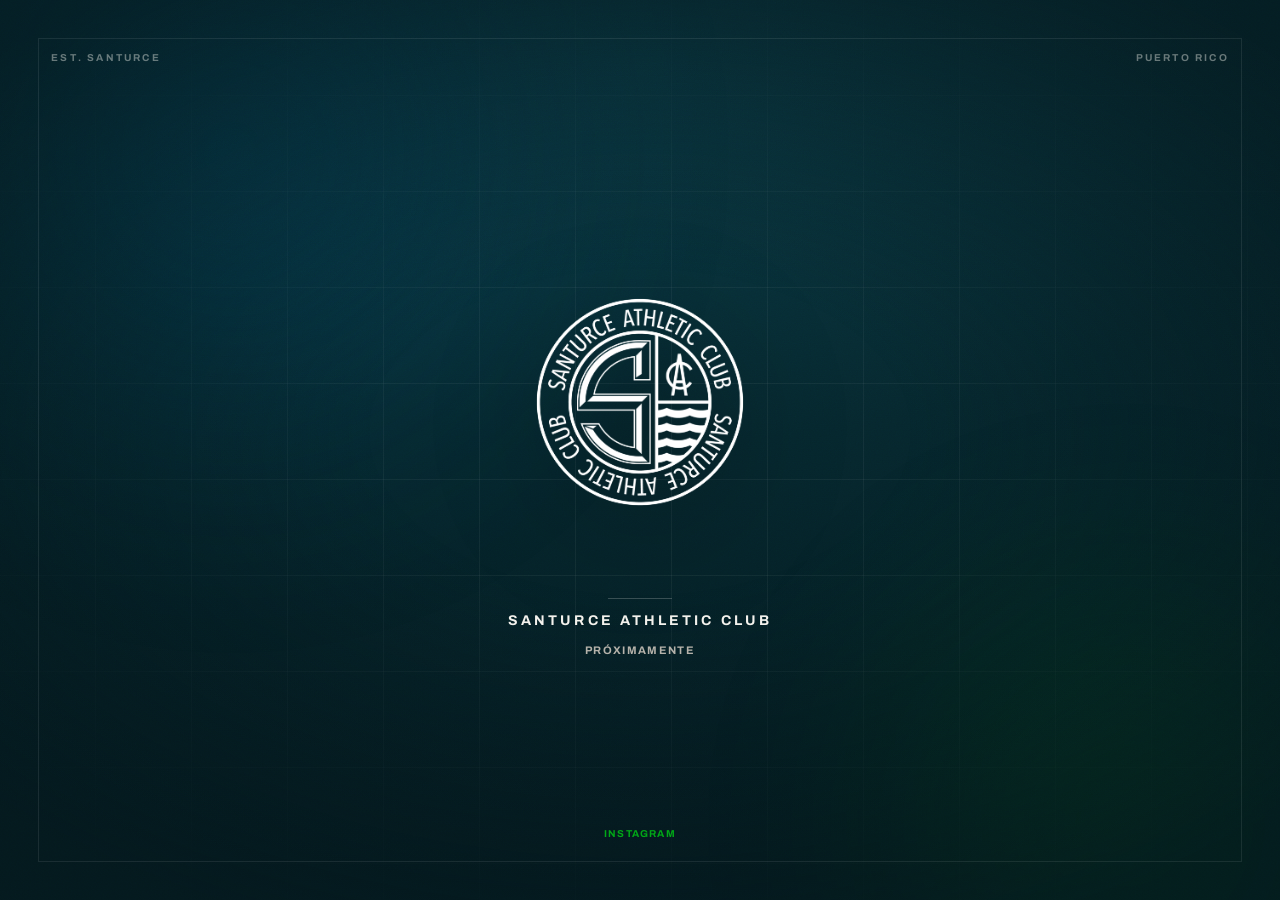
==== index.html @ b6dfcfbd "Update footer styles and pointer event handling" ====
<!DOCTYPE html>
<html lang="es">
<head>
<meta charset="utf-8">
<meta name="viewport" content="width=device-width,initial-scale=1,viewport-fit=cover">
<title>Santurce Athletic Club</title>
<meta name="description" content="Santurce Athletic Club — Próximamente. San Juan, Puerto Rico.">
<meta name="theme-color" content="#06272e">
<link rel="icon" href="crest-white.png">
<link rel="apple-touch-icon" href="crest-white.png">
<link rel="stylesheet" href="styles.css">
<style>
*{box-sizing:border-box}
html,body{height:100%;margin:0}
body{background:var(--sac-navy);color:var(--text-inverse);font:var(--type-body);-webkit-font-smoothing:antialiased;overflow:hidden}
a{color:var(--text-inverse);text-decoration:none}
a:hover{color:var(--sac-green)}
.stage{position:relative;height:100vh;height:100dvh;width:100%;display:grid;place-items:center;isolation:isolate;overflow:hidden}
/* Layer 1 — base field: deep navy graduating into brand teal */
.stage::before{content:"";position:absolute;inset:0;z-index:-4;background:radial-gradient(120% 90% at 50% 8%,#0b3a45 0%,#06272e 46%,#04191e 100%)}
/* Layer 2 — two slow drifting brand-hue auroras */
.glow{position:absolute;z-index:-3;border-radius:50%;filter:blur(110px);opacity:.4;will-change:transform}
.gw{position:absolute;inset:0;z-index:-3;pointer-events:none;transition:transform 1.2s var(--ease-standard);will-change:transform}
.gw.live{transition:none}
.gw.a{transform:translate3d(var(--ax,0px),var(--ay,0px),0)}
.gw.b{transform:translate3d(var(--bx,0px),var(--by,0px),0)}
.glow.a{width:60vw;height:60vw;left:-12vw;top:-18vw;background:radial-gradient(circle,var(--sac-blue) 0%,rgba(0,86,125,0) 68%);animation:driftA 26s ease-in-out infinite alternate}
.glow.b{width:52vw;height:52vw;right:-14vw;bottom:-20vw;background:radial-gradient(circle,var(--sac-green) 0%,rgba(0,168,23,0) 66%);opacity:.24;animation:driftB 31s ease-in-out infinite alternate}
@keyframes driftA{0%{transform:translate3d(0,0,0) scale(1)}50%{transform:translate3d(7vw,2vh,0) scale(1.08)}100%{transform:translate3d(3vw,7vh,0) scale(1.02)}}
@keyframes driftB{0%{transform:translate3d(0,0,0) scale(1)}50%{transform:translate3d(-6vw,-3vh,0) scale(1.07)}100%{transform:translate3d(-2vw,-8vh,0) scale(1.01)}}
/* Layer 3 — fine engineering grid, the editorial rule system made ambient */
.grid{position:absolute;inset:-1px;z-index:-2;background-image:linear-gradient(to right,rgba(244,242,237,.055) 1px,transparent 1px),linear-gradient(to bottom,rgba(244,242,237,.055) 1px,transparent 1px);background-size:96px 96px;mask-image:radial-gradient(80% 70% at 50% 50%,#000 20%,transparent 88%);animation:gridDrift 90s linear infinite}
@keyframes gridDrift{to{background-position:96px 96px}}
/* Layer 4 — vignette + grain to keep the field matte, not glossy */
.veil{position:absolute;inset:0;z-index:-1;background:radial-gradient(70% 60% at 50% 48%,transparent 30%,rgba(4,25,30,.72) 100%);animation:veilBreathe 19s var(--ease-standard) infinite alternate}
@keyframes veilBreathe{to{opacity:.86}}
.grain{position:absolute;inset:0;z-index:-1;opacity:.16;mix-blend-mode:overlay;background-image:url("data:image/svg+xml,%3Csvg xmlns='http://www.w3.org/2000/svg' width='140' height='140'%3E%3Cfilter id='n'%3E%3CfeTurbulence type='fractalNoise' baseFrequency='.85' numOctaves='3'/%3E%3C/filter%3E%3Crect width='140' height='140' filter='url(%23n)'/%3E%3C/svg%3E")}
/* Content */
.center{display:grid;justify-items:center;gap:clamp(28px,4vh,44px);text-align:center;padding:0 24px;perspective:900px}
@keyframes rise{from{opacity:0;transform:translateY(14px)}}
.crest-wrap{transform:translate3d(var(--tx,0px),var(--ty,0px),0) rotateX(calc(var(--ry,0deg) * -1)) rotateY(var(--rx,0deg));transform-style:preserve-3d;transition:transform .5s var(--ease-standard);will-change:transform}
.crest-wrap.live{transition:none}
.crest{width:clamp(200px,26vw,320px);height:auto;display:block;filter:drop-shadow(0 24px 60px rgba(0,0,0,.45));animation:rise 1.2s cubic-bezier(.16,1,.3,1) both,breathe 15s var(--ease-standard) 1.4s infinite}
@keyframes breathe{0%,100%{transform:translateY(0) scale(1)}50%{transform:translateY(-4px) scale(1.008)}}
.meta{display:grid;justify-items:center;gap:14px}
.rule{width:64px;height:1px;background:var(--line-inverse);animation:ruleIn 1.1s cubic-bezier(.16,1,.3,1) .5s both,ruleGlow 13s var(--ease-standard) 2s infinite}
@keyframes ruleGlow{0%,100%{opacity:1}50%{opacity:.45}}
@keyframes ruleIn{from{width:0;opacity:0}to{width:64px;opacity:1}}
.wordmark{font:var(--weight-bold) clamp(13px,1.1vw,15px)/1.2 var(--font-display);letter-spacing:var(--track-widest);text-transform:uppercase;color:var(--text-inverse);animation:rise 1.1s cubic-bezier(.16,1,.3,1) .68s both}
.tagline{font:var(--type-eyebrow);font-size:11px;letter-spacing:var(--track-wider);text-transform:uppercase;color:var(--text-inverse-muted);animation:rise 1.1s cubic-bezier(.16,1,.3,1) .84s both,fadePulse 8s var(--ease-standard) 2.2s infinite}
@keyframes fadePulse{0%,100%{opacity:1}50%{opacity:.62}}
/* Corner marks — fixed frame, per the brand's rule-and-margin layout */
.frame{position:absolute;inset:clamp(20px,3vw,40px);pointer-events:none;border:1px solid rgba(244,242,237,.09);animation:softIn 1.6s var(--ease-out) .1s both}
@keyframes softIn{from{opacity:0}to{opacity:1}}
.corner{position:absolute;top:calc(clamp(20px,3vw,40px) + 14px);font:var(--type-eyebrow);letter-spacing:var(--track-widest);text-transform:uppercase;color:rgba(244,242,237,.42);animation:rise 1.2s cubic-bezier(.16,1,.3,1) 1s both}.corner.l
{left:clamp(36px,4vw,58px)}
.corner.r{right:clamp(36px,4vw,58px)}
.foot{position:absolute;bottom:max(clamp(30px,3.4vw,48px),env(safe-area-inset-bottom));left:0;right:0;display:flex;justify-content:center;gap:clamp(20px,3vw,40px);font:var(--type-eyebrow);letter-spacing:var(--track-wider);text-transform:uppercase;color:var(--sac-green);animation:rise 1.2s cubic-bezier(.16,1,.3,1) 1.15s both}
.foot a{color:inherit;transition:color .2s ease;display:inline-flex;align-items:center;min-height:44px;padding:0 20px;margin:0 -20px}
.foot a:hover{color:var(--text-inverse)}
@media (prefers-reduced-motion:reduce){.glow,.center,.crest,.rule,.wordmark,.tagline,.frame,.corner,.foot,.grid,.veil{animation:none}.rule{width:64px}.crest-wrap{transform:none!important}}
@media (max-width:768px){
.stage::before{background:radial-gradient(140% 80% at 50% 6%,#0b3a45 0%,#06272e 48%,#04191e 100%)}
.glow{filter:blur(64px)}
.glow.a{width:110vw;height:110vw;left:-30vw;top:-34vw}
.glow.b{width:100vw;height:100vw;right:-32vw;bottom:-30vw}
@keyframes driftA{0%{transform:translate3d(0,0,0) scale(1)}50%{transform:translate3d(7vw,3vh,0) scale(1.06)}100%{transform:translate3d(3vw,7vh,0) scale(1.02)}}
@keyframes driftB{0%{transform:translate3d(0,0,0) scale(1)}50%{transform:translate3d(-6vw,-3vh,0) scale(1.05)}100%{transform:translate3d(-2vw,-7vh,0) scale(1.01)}}
.grid{background-size:56px 56px;mask-image:radial-gradient(90% 60% at 50% 48%,#000 15%,transparent 92%)}
@keyframes gridDrift{to{background-position:56px 56px}}
.veil{background:radial-gradient(85% 55% at 50% 46%,transparent 26%,rgba(4,25,30,.74) 100%)}
.frame{inset:16px}
.crest{width:min(62vw,300px)}
.crest-wrap{transition:transform .7s var(--ease-standard)}
.center{gap:clamp(22px,3.4vh,34px);padding:0 20px}
.corner{top:30px;font-size:9px;letter-spacing:.14em}
.corner.l{left:30px}
.corner.r{right:30px}
.wordmark{font-size:12px;letter-spacing:.2em;max-width:20ch;line-height:1.45}
.tagline{font-size:10px}
}
@media (max-width:768px) and (orientation:landscape){.crest{width:min(30vw,190px)}.center{gap:16px}.corner{display:none}}
</style>
</head>
<body>
<main class="stage">
<div class="gw a"><div class="glow a"></div></div>
<div class="gw b"><div class="glow b"></div></div>
<div class="grid"></div>
<div class="veil"></div>
<div class="grain"></div>
<div class="frame"></div>
<span class="corner l">Est. Santurce</span>
<span class="corner r">Puerto Rico</span>
<div class="center">
<div class="crest-wrap"><img class="crest" src="crest-white.png" alt="Santurce Athletic Club"></div>
<div class="meta">
<span class="rule"></span>
<span class="wordmark">Santurce Athletic Club</span>
<span class="tagline">Próximamente</span>
</div>
</div>
<nav class="foot">
<a href="https://www.instagram.com/santurceac" target="_blank" rel="noopener">Instagram</a>
</nav>
</main>
<script>
(()=>{
const wrap=document.querySelector('.crest-wrap');
if(!wrap||matchMedia('(prefers-reduced-motion:reduce)').matches)return;
const MAX_SHIFT=10,MAX_TILT=3.5;
let tx=0,ty=0,cx=0,cy=0,raf=0;
const tick=()=>{cx+=(tx-cx)*.05;cy+=(ty-cy)*.05;
wrap.style.setProperty('--tx',(cx*MAX_SHIFT).toFixed(2)+'px');
wrap.style.setProperty('--ty',(cy*MAX_SHIFT).toFixed(2)+'px');
wrap.style.setProperty('--rx',(cx*MAX_TILT).toFixed(2)+'deg');
wrap.style.setProperty('--ry',(cy*MAX_TILT).toFixed(2)+'deg');
raf=(Math.abs(tx-cx)>.0005||Math.abs(ty-cy)>.0005)?requestAnimationFrame(tick):0};
const set=(x,y)=>{tx=Math.max(-1,Math.min(1,x));ty=Math.max(-1,Math.min(1,y));wrap.classList.add('live');if(!raf)raf=requestAnimationFrame(tick)};
const rest=()=>{wrap.classList.remove('live');tx=ty=0;if(!raf)raf=requestAnimationFrame(tick)};
const pos=e=>set(e.clientX/innerWidth*2-1,e.clientY/innerHeight*2-1);
if(matchMedia('(hover:hover)').matches){
addEventListener('pointermove',pos,{passive:true});
addEventListener('pointerleave',rest);
}else{
let held=false;
addEventListener('pointerdown',e=>{held=true;pos(e)},{passive:true});
addEventListener('pointermove',e=>{if(held)pos(e)},{passive:true});
addEventListener('pointerup',()=>{held=false;rest()},{passive:true});
addEventListener('pointercancel',()=>{held=false;rest()},{passive:true});
}
})();
</script>
</body>
</html>
---- styles.css ----
/* tokens/fonts.css */
/* SANTURCE ATHLETIC CLUB — WEBFONTS
   The club's production typeface has not been supplied yet. Until the real
   font binaries arrive, the system loads Archivo (Google Fonts) as a
   stand-in for the tight bold grotesque used on the official palette sheet
   and crest lettering. See readme.md > Typography for the substitution note.
   When real files land: drop them in assets/fonts/ and replace the @import
   below with @font-face rules pointing at them. */
@import url("https://fonts.googleapis.com/css2?family=Archivo:ital,wght@0,400;0,500;0,600;0,700;0,800;1,400&display=swap");

/* tokens/colors.css */
:root{
  /* Brand palette — exact values from SAC_Colors.png (Pantone-matched) */
  --sac-blue:#00567d;        /* Pantone 308 C */
  --sac-green:#00a817;       /* Pantone 2423 C */
  --sac-teal:#003841;        /* Pantone 2217 C */
  --sac-navy:#06272e;        /* Pantone 5463 C */

  /* Neutrals — derived, paper-and-ink range for editorial layouts */
  --sac-paper:#f4f2ed;
  --sac-paper-2:#e9e6df;
  --sac-white:#ffffff;
  --sac-grey-100:#d8d5cd;
  --sac-grey-200:#b5b2aa;
  --sac-grey-400:#7d7c76;
  --sac-grey-600:#4a4a47;
  --sac-black:#0b0b0a;

  /* Tints of brand hues, for washes and hovers only */
  --sac-blue-tint:#e3edf2;
  --sac-green-tint:#e3f4e5;
  --sac-navy-tint:#dfe4e5;
  --sac-blue-deep:#00405e;
  --sac-green-deep:#008412;

  /* Semantic surfaces */
  --surface-page:var(--sac-paper);
  --surface-card:var(--sac-white);
  --surface-inverse:var(--sac-navy);
  --surface-brand:var(--sac-blue);
  --surface-accent:var(--sac-green);
  --surface-muted:var(--sac-paper-2);

  /* Semantic text */
  --text-body:var(--sac-navy);
  --text-strong:var(--sac-black);
  --text-muted:var(--sac-grey-400);
  --text-inverse:var(--sac-paper);
  --text-inverse-muted:var(--sac-grey-200);
  --text-brand:var(--sac-blue);
  --text-accent:var(--sac-green-deep);
  --text-link:var(--sac-navy);
  --text-link-hover:var(--sac-blue);

  /* Semantic lines */
  --line-hairline:rgba(6,39,46,.14);
  --line-rule:rgba(6,39,46,.28);
  --line-strong:var(--sac-navy);
  --line-inverse:rgba(244,242,237,.22);

  /* Status — the palette has no dedicated status hues; green doubles as
     success and the deep teal carries warnings. Errors use a red mixed to
     sit beside the brand blue without clashing. */
  --status-success:var(--sac-green-deep);
  --status-warning:#8a5a00;
  --status-error:#9b1f1f;
  --status-info:var(--sac-blue);
}

/* tokens/typography.css */
:root{
  /* Families. --font-core is the workhorse grotesque (currently substituted). */
  --font-core:"Archivo","Helvetica Neue",Helvetica,Arial,sans-serif;
  --font-display:var(--font-core);
  --font-mono:ui-monospace,SFMono-Regular,Menlo,Consolas,monospace;

  /* Weights */
  --weight-regular:400;
  --weight-medium:500;
  --weight-semibold:600;
  --weight-bold:700;
  --weight-black:800;

  /* Sizes — editorial scale, ~1.28 ratio above body */
  --size-2xs:10px;
  --size-xs:11px;
  --size-sm:13px;
  --size-base:15px;
  --size-md:17px;
  --size-lg:21px;
  --size-xl:27px;
  --size-2xl:36px;
  --size-3xl:48px;
  --size-4xl:64px;
  --size-5xl:88px;
  --size-6xl:124px;

  /* Line heights */
  --leading-tight:0.94;
  --leading-snug:1.08;
  --leading-heading:1.16;
  --leading-body:1.55;
  --leading-loose:1.7;

  /* Tracking — display sets tighten, small caps labels open up */
  --track-tighter:-0.03em;
  --track-tight:-0.015em;
  --track-normal:0; /* @kind other */
  --track-wide:0.06em;
  --track-wider:0.12em;
  --track-widest:0.22em;

  /* Semantic roles */
  --type-display:var(--weight-black) var(--size-5xl)/var(--leading-tight) var(--font-display);
  --type-h1:var(--weight-bold) var(--size-3xl)/var(--leading-snug) var(--font-display);
  --type-h2:var(--weight-bold) var(--size-2xl)/var(--leading-heading) var(--font-display);
  --type-h3:var(--weight-semibold) var(--size-lg)/var(--leading-heading) var(--font-core);
  --type-body:var(--weight-regular) var(--size-base)/var(--leading-body) var(--font-core);
  --type-body-lg:var(--weight-regular) var(--size-md)/var(--leading-body) var(--font-core);
  --type-small:var(--weight-regular) var(--size-sm)/var(--leading-body) var(--font-core);
  --type-label:var(--weight-bold) var(--size-xs)/1.2 var(--font-core);
  --type-eyebrow:var(--weight-bold) var(--size-2xs)/1.2 var(--font-core);
}

/* tokens/spacing.css */
:root{
  /* 4px base step */
  --space-0:0;
  --space-1:4px;
  --space-2:8px;
  --space-3:12px;
  --space-4:16px;
  --space-5:20px;
  --space-6:24px;
  --space-8:32px;
  --space-10:40px;
  --space-12:48px;
  --space-16:64px;
  --space-20:80px;
  --space-24:96px;
  --space-32:128px;
  --space-40:160px;

  /* Layout */
  --page-max:1440px;
  --page-gutter:24px;
  --page-gutter-lg:48px;
  --grid-columns:12; /* @kind other */
  --grid-gap:20px;
  --section-y:96px;
  --section-y-lg:160px;
  --header-height:64px;
  --marquee-height:32px;
}

/* tokens/borders.css */
:root{
  /* Square by default — the brand is stamped and squared, not soft */
  --radius-none:0;
  --radius-xs:2px;
  --radius-sm:3px;
  --radius-pill:999px;
  --radius-crest:50%;

  --border-hairline:1px solid var(--line-hairline);
  --border-rule:1px solid var(--line-rule);
  --border-strong:1px solid var(--line-strong);
  --border-heavy:2px solid var(--line-strong);
  --border-inverse:1px solid var(--line-inverse);

  /* Shadows are near-absent. Only overlays get one. */
  --shadow-none:none;
  --shadow-overlay:0 24px 64px -16px rgba(6,39,46,.34);
  --shadow-sticky:0 1px 0 0 var(--line-hairline);
  --focus-ring:0 0 0 2px var(--sac-paper),0 0 0 4px var(--sac-blue);
}

/* tokens/motion.css */
:root{
  --duration-instant:80ms; /* @kind other */
  --duration-fast:140ms; /* @kind other */
  --duration-base:220ms; /* @kind other */
  --duration-slow:400ms; /* @kind other */
  --duration-marquee:28s; /* @kind other */
  --ease-standard:cubic-bezier(.2,0,.2,1); /* @kind other */
  --ease-out:cubic-bezier(0,0,.2,1); /* @kind other */
  --ease-linear:linear; /* @kind other */
  --transition-hover:color var(--duration-fast) var(--ease-standard),background-color var(--duration-fast) var(--ease-standard),border-color var(--duration-fast) var(--ease-standard),opacity var(--duration-fast) var(--ease-standard);
}

/* tokens/base.css */
*,*::before,*::after{box-sizing:border-box}
body{margin:0;background:var(--surface-page);color:var(--text-body);font:var(--type-body);-webkit-font-smoothing:antialiased;text-rendering:optimizeLegibility}
h1,h2,h3,h4,p{margin:0}
a{color:var(--text-link);text-decoration:none;transition:var(--transition-hover)}
a:hover{color:var(--text-link-hover)}
img{display:block;max-width:100%}
button{font:inherit;color:inherit}
::selection{background:var(--sac-green);color:var(--sac-navy)}
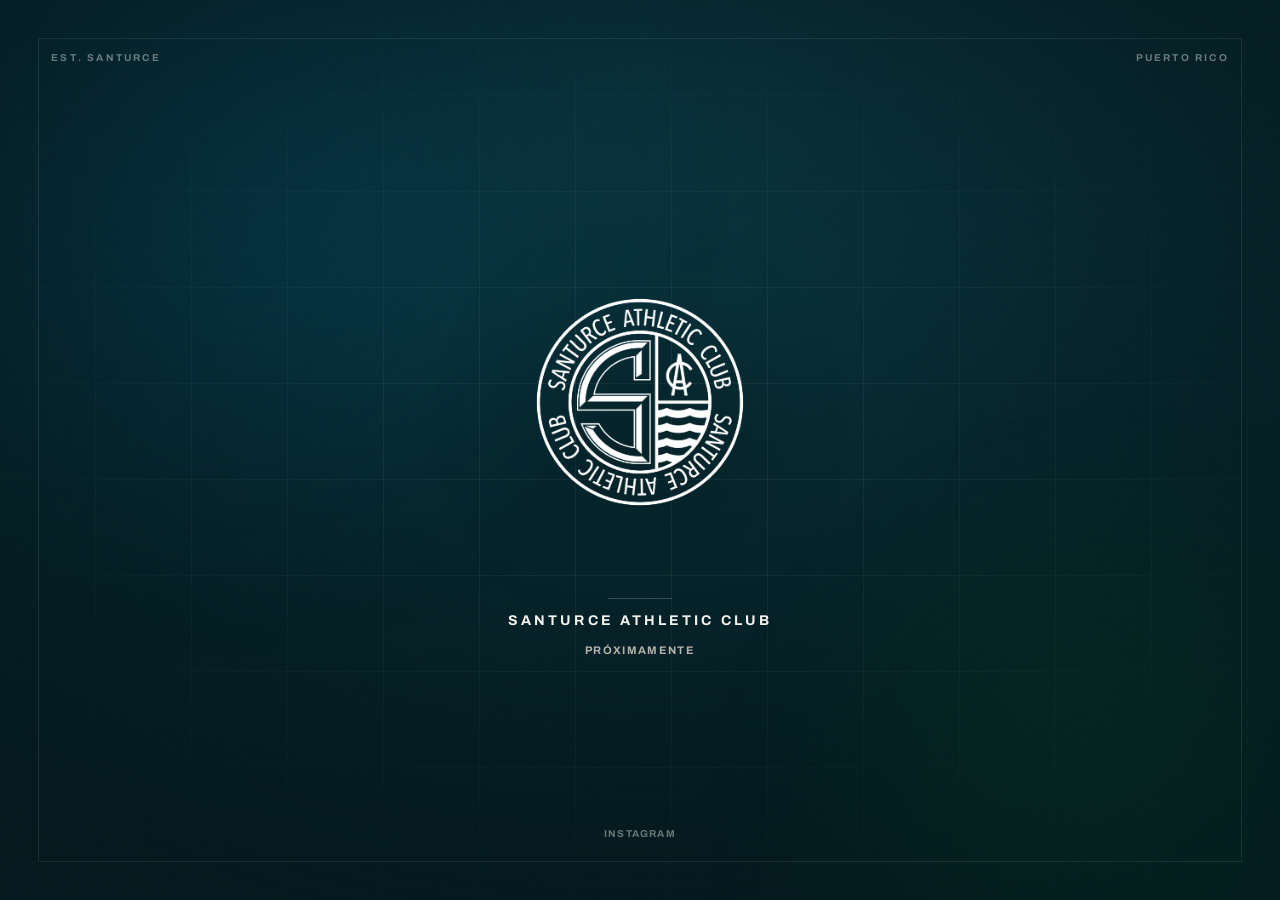
==== commit c6f6cd64: "Change footer text color and hover effect" ====
--- a/index.html
+++ b/index.html
@@ -55,9 +55,9 @@
 .corner{position:absolute;top:calc(clamp(20px,3vw,40px) + 14px);font:var(--type-eyebrow);letter-spacing:var(--track-widest);text-transform:uppercase;color:rgba(244,242,237,.42);animation:rise 1.2s cubic-bezier(.16,1,.3,1) 1s both}.corner.l
 {left:clamp(36px,4vw,58px)}
 .corner.r{right:clamp(36px,4vw,58px)}
-.foot{position:absolute;bottom:max(clamp(30px,3.4vw,48px),env(safe-area-inset-bottom));left:0;right:0;display:flex;justify-content:center;gap:clamp(20px,3vw,40px);font:var(--type-eyebrow);letter-spacing:var(--track-wider);text-transform:uppercase;color:var(--sac-green);animation:rise 1.2s cubic-bezier(.16,1,.3,1) 1.15s both}
+.foot{position:absolute;bottom:max(clamp(30px,3.4vw,48px),env(safe-area-inset-bottom));left:0;right:0;display:flex;justify-content:center;gap:clamp(20px,3vw,40px);font:var(--type-eyebrow);letter-spacing:var(--track-wider);text-transform:uppercase;color:rgba(244,242,237,.42);animation:rise 1.2s cubic-bezier(.16,1,.3,1) 1.15s both}
 .foot a{color:inherit;transition:color .2s ease;display:inline-flex;align-items:center;min-height:44px;padding:0 20px;margin:0 -20px}
-.foot a:hover{color:var(--text-inverse)}
+.foot a:hover{color:var(--sac-green)}
 @media (prefers-reduced-motion:reduce){.glow,.center,.crest,.rule,.wordmark,.tagline,.frame,.corner,.foot,.grid,.veil{animation:none}.rule{width:64px}.crest-wrap{transform:none!important}}
 @media (max-width:768px){
 .stage::before{background:radial-gradient(140% 80% at 50% 6%,#0b3a45 0%,#06272e 48%,#04191e 100%)}
@@ -130,6 +130,27 @@
 addEventListener('pointercancel',()=>{held=false;rest()},{passive:true});
 }
 })();
+(()=>{
+const A=document.querySelector('.gw.a'),B=document.querySelector('.gw.b');
+if(!A||!B||matchMedia('(prefers-reduced-motion:reduce)').matches)return;
+if(matchMedia('(hover:hover)').matches)return;
+const PULL_A=130,PULL_B=92;
+let tx=0,ty=0,cx=0,cy=0,raf=0;
+const tick=()=>{cx+=(tx-cx)*.03;cy+=(ty-cy)*.03;
+A.style.setProperty('--ax',(cx*PULL_A).toFixed(1)+'px');
+A.style.setProperty('--ay',(cy*PULL_A).toFixed(1)+'px');
+B.style.setProperty('--bx',(cx*-PULL_B).toFixed(1)+'px');
+B.style.setProperty('--by',(cy*-PULL_B).toFixed(1)+'px');
+raf=(Math.abs(tx-cx)>.0004||Math.abs(ty-cy)>.0004)?requestAnimationFrame(tick):0};
+const set=(x,y)=>{tx=Math.max(-1,Math.min(1,x));ty=Math.max(-1,Math.min(1,y));A.classList.add('live');B.classList.add('live');if(!raf)raf=requestAnimationFrame(tick)};
+const release=()=>{A.classList.remove('live');B.classList.remove('live');tx=ty=0;if(!raf)raf=requestAnimationFrame(tick)};
+const from=e=>set(e.clientX/innerWidth*2-1,e.clientY/innerHeight*2-1);
+let down=false;
+addEventListener('pointerdown',e=>{down=true;from(e)},{passive:true});
+addEventListener('pointermove',e=>{if(down)from(e)},{passive:true});
+addEventListener('pointerup',()=>{down=false;release()},{passive:true});
+addEventListener('pointercancel',()=>{down=false;release()},{passive:true});
+})();
 </script>
 </body>
 </html>
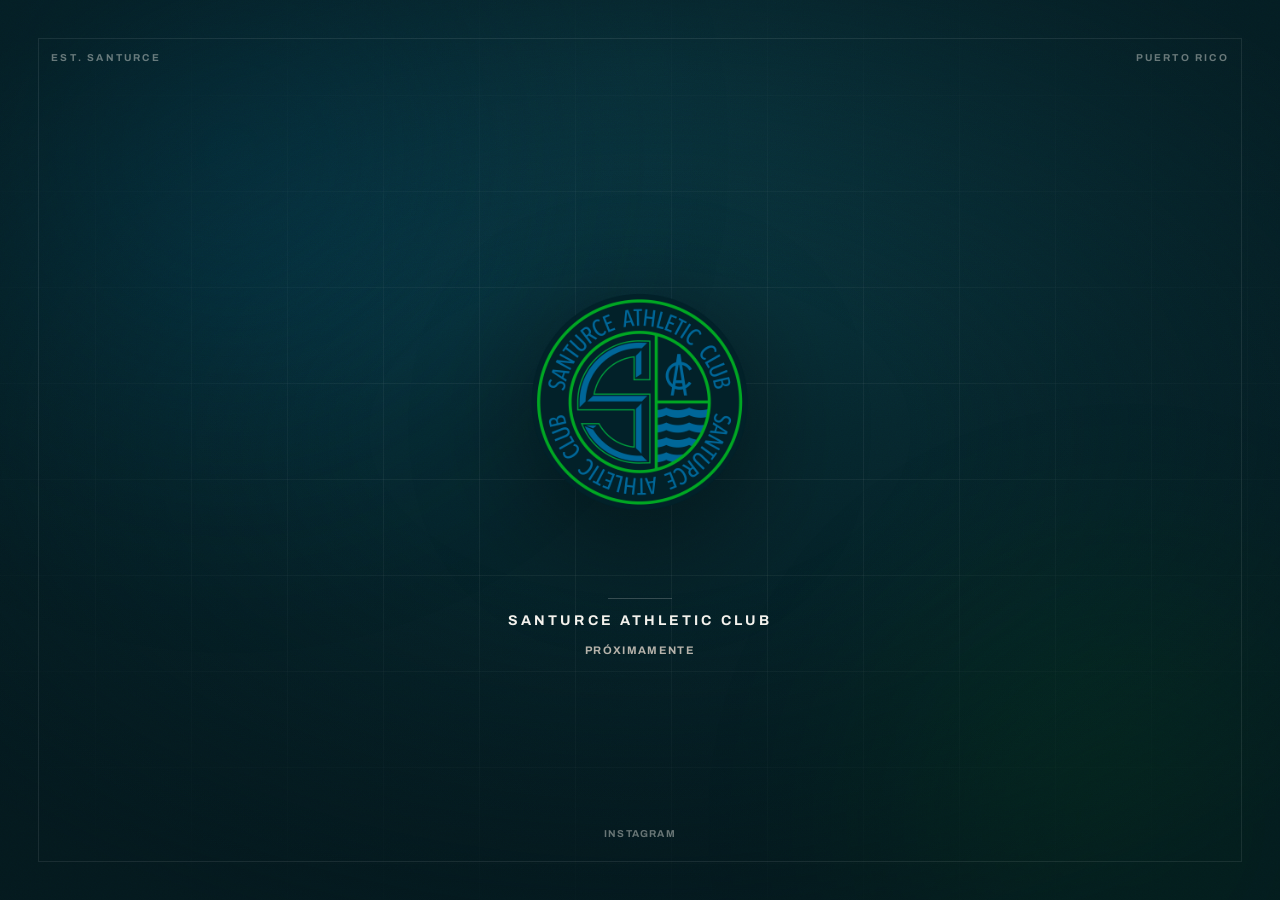
==== commit 675f535c: "Update favicon and apple-touch-icon images" ====
--- a/index.html
+++ b/index.html
@@ -6,8 +6,8 @@
 <title>Santurce Athletic Club</title>
 <meta name="description" content="Santurce Athletic Club — Próximamente. San Juan, Puerto Rico.">
 <meta name="theme-color" content="#06272e">
-<link rel="icon" href="crest-white.png">
-<link rel="apple-touch-icon" href="crest-white.png">
+<link rel="icon" href="crest-full-color.png">
+<link rel="apple-touch-icon" href="crest-full-color.png">
 <link rel="stylesheet" href="styles.css">
 <style>
 *{box-sizing:border-box}
@@ -93,7 +93,7 @@
 <span class="corner l">Est. Santurce</span>
 <span class="corner r">Puerto Rico</span>
 <div class="center">
-<div class="crest-wrap"><img class="crest" src="crest-white.png" alt="Santurce Athletic Club"></div>
+<div class="crest-wrap"><img class="crest" src="crest-full-color.png" alt="Santurce Athletic Club"></div>
 <div class="meta">
 <span class="rule"></span>
 <span class="wordmark">Santurce Athletic Club</span>
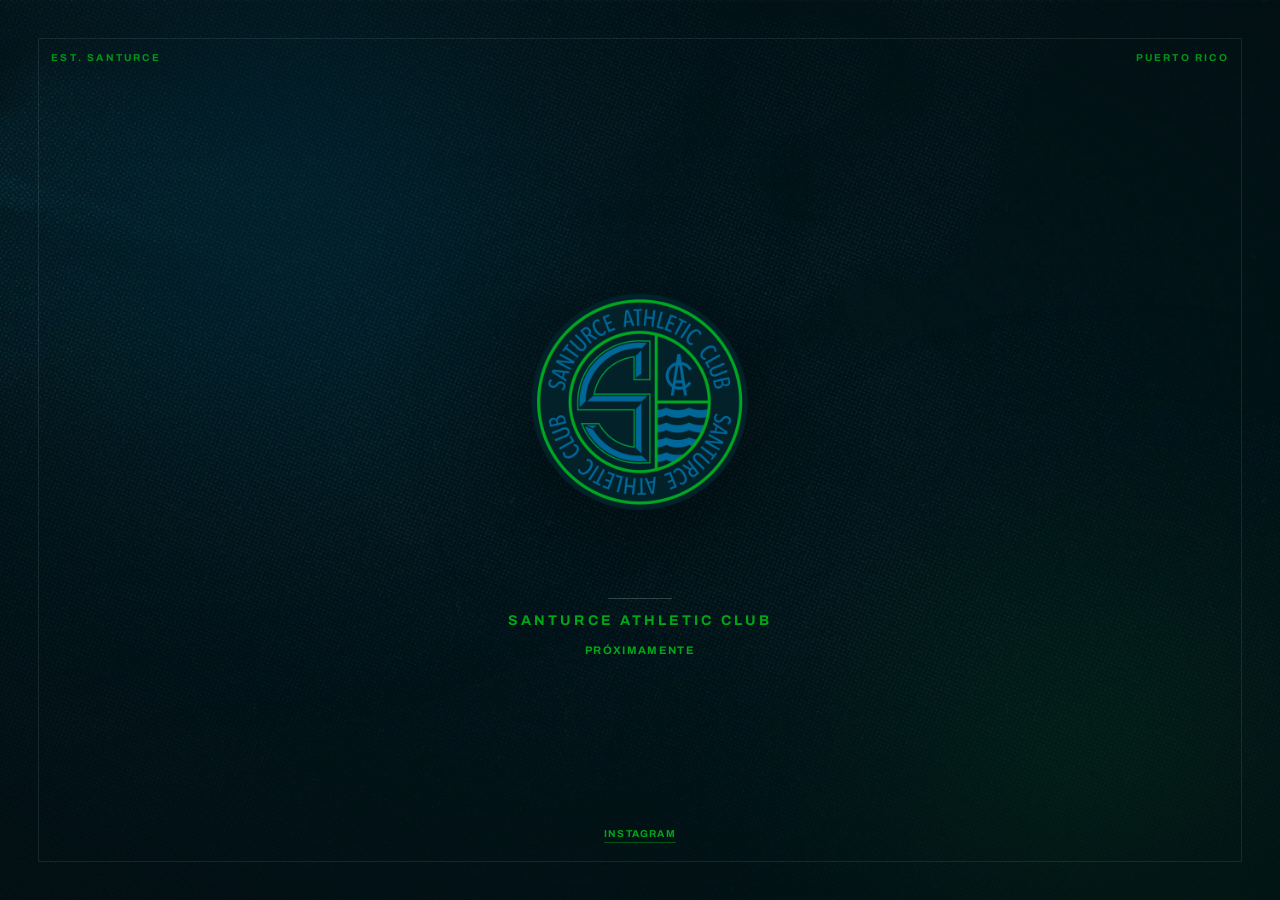
==== commit a8c0d5ce: "Update background styles and color themes" ====
--- a/index.html
+++ b/index.html
@@ -16,25 +16,22 @@
 a{color:var(--text-inverse);text-decoration:none}
 a:hover{color:var(--sac-green)}
 .stage{position:relative;height:100vh;height:100dvh;width:100%;display:grid;place-items:center;isolation:isolate;overflow:hidden}
-/* Layer 1 — base field: deep navy graduating into brand teal */
-.stage::before{content:"";position:absolute;inset:0;z-index:-4;background:radial-gradient(120% 90% at 50% 8%,#0b3a45 0%,#06272e 46%,#04191e 100%)}
+/* Layer 1 — supplied brand field: dark teal halftone photograph */
+.stage::before{content:"";position:absolute;inset:0;z-index:-4;background:#04161b url("landing-field.jpg") center/cover no-repeat;animation:fieldIn 1.8s var(--ease-out) both}
+@keyframes fieldIn{from{opacity:0;transform:scale(1.03)}to{opacity:1;transform:scale(1)}}
 /* Layer 2 — two slow drifting brand-hue auroras */
-.glow{position:absolute;z-index:-3;border-radius:50%;filter:blur(110px);opacity:.4;will-change:transform}
+.glow{position:absolute;z-index:-3;border-radius:50%;filter:blur(120px);opacity:.4;mix-blend-mode:screen;will-change:transform}
 .gw{position:absolute;inset:0;z-index:-3;pointer-events:none;transition:transform 1.2s var(--ease-standard);will-change:transform}
 .gw.live{transition:none}
 .gw.a{transform:translate3d(var(--ax,0px),var(--ay,0px),0)}
 .gw.b{transform:translate3d(var(--bx,0px),var(--by,0px),0)}
 .glow.a{width:60vw;height:60vw;left:-12vw;top:-18vw;background:radial-gradient(circle,var(--sac-blue) 0%,rgba(0,86,125,0) 68%);animation:driftA 26s ease-in-out infinite alternate}
-.glow.b{width:52vw;height:52vw;right:-14vw;bottom:-20vw;background:radial-gradient(circle,var(--sac-green) 0%,rgba(0,168,23,0) 66%);opacity:.24;animation:driftB 31s ease-in-out infinite alternate}
+.glow.b{width:52vw;height:52vw;right:-14vw;bottom:-20vw;background:radial-gradient(circle,var(--sac-green) 0%,rgba(0,168,23,0) 66%);opacity:.26;animation:driftB 31s ease-in-out infinite alternate}
 @keyframes driftA{0%{transform:translate3d(0,0,0) scale(1)}50%{transform:translate3d(7vw,2vh,0) scale(1.08)}100%{transform:translate3d(3vw,7vh,0) scale(1.02)}}
 @keyframes driftB{0%{transform:translate3d(0,0,0) scale(1)}50%{transform:translate3d(-6vw,-3vh,0) scale(1.07)}100%{transform:translate3d(-2vw,-8vh,0) scale(1.01)}}
-/* Layer 3 — fine engineering grid, the editorial rule system made ambient */
-.grid{position:absolute;inset:-1px;z-index:-2;background-image:linear-gradient(to right,rgba(244,242,237,.055) 1px,transparent 1px),linear-gradient(to bottom,rgba(244,242,237,.055) 1px,transparent 1px);background-size:96px 96px;mask-image:radial-gradient(80% 70% at 50% 50%,#000 20%,transparent 88%);animation:gridDrift 90s linear infinite}
-@keyframes gridDrift{to{background-position:96px 96px}}
-/* Layer 4 — vignette + grain to keep the field matte, not glossy */
-.veil{position:absolute;inset:0;z-index:-1;background:radial-gradient(70% 60% at 50% 48%,transparent 30%,rgba(4,25,30,.72) 100%);animation:veilBreathe 19s var(--ease-standard) infinite alternate}
-@keyframes veilBreathe{to{opacity:.86}}
-.grain{position:absolute;inset:0;z-index:-1;opacity:.16;mix-blend-mode:overlay;background-image:url("data:image/svg+xml,%3Csvg xmlns='http://www.w3.org/2000/svg' width='140' height='140'%3E%3Cfilter id='n'%3E%3CfeTurbulence type='fractalNoise' baseFrequency='.85' numOctaves='3'/%3E%3C/filter%3E%3Crect width='140' height='140' filter='url(%23n)'/%3E%3C/svg%3E")}
+/* Layer 3 — vignette to seat the crest in the field */
+.veil{position:absolute;inset:0;z-index:-1;background:radial-gradient(72% 62% at 50% 46%,transparent 34%,rgba(2,14,18,.66) 100%);animation:veilBreathe 19s var(--ease-standard) infinite alternate}
+@keyframes veilBreathe{to{opacity:.88}}
 /* Content */
 .center{display:grid;justify-items:center;gap:clamp(28px,4vh,44px);text-align:center;padding:0 24px;perspective:900px}
 @keyframes rise{from{opacity:0;transform:translateY(14px)}}
@@ -46,18 +43,19 @@
 .rule{width:64px;height:1px;background:var(--line-inverse);animation:ruleIn 1.1s cubic-bezier(.16,1,.3,1) .5s both,ruleGlow 13s var(--ease-standard) 2s infinite}
 @keyframes ruleGlow{0%,100%{opacity:1}50%{opacity:.45}}
 @keyframes ruleIn{from{width:0;opacity:0}to{width:64px;opacity:1}}
-.wordmark{font:var(--weight-bold) clamp(13px,1.1vw,15px)/1.2 var(--font-display);letter-spacing:var(--track-widest);text-transform:uppercase;color:var(--text-inverse);animation:rise 1.1s cubic-bezier(.16,1,.3,1) .68s both}
-.tagline{font:var(--type-eyebrow);font-size:11px;letter-spacing:var(--track-wider);text-transform:uppercase;color:var(--text-inverse-muted);animation:rise 1.1s cubic-bezier(.16,1,.3,1) .84s both,fadePulse 8s var(--ease-standard) 2.2s infinite}
+.wordmark{font:var(--weight-bold) clamp(13px,1.1vw,15px)/1.2 var(--font-display);letter-spacing:var(--track-widest);text-transform:uppercase;color:var(--sac-green);animation:rise 1.1s cubic-bezier(.16,1,.3,1) .68s both}
+.tagline{font:var(--type-eyebrow);font-size:11px;letter-spacing:var(--track-wider);text-transform:uppercase;color:var(--sac-green);animation:rise 1.1s cubic-bezier(.16,1,.3,1) .84s both,fadePulse 8s var(--ease-standard) 2.2s infinite}
 @keyframes fadePulse{0%,100%{opacity:1}50%{opacity:.62}}
 /* Corner marks — fixed frame, per the brand's rule-and-margin layout */
 .frame{position:absolute;inset:clamp(20px,3vw,40px);pointer-events:none;border:1px solid rgba(244,242,237,.09);animation:softIn 1.6s var(--ease-out) .1s both}
 @keyframes softIn{from{opacity:0}to{opacity:1}}
-.corner{position:absolute;top:calc(clamp(20px,3vw,40px) + 14px);font:var(--type-eyebrow);letter-spacing:var(--track-widest);text-transform:uppercase;color:rgba(244,242,237,.42);animation:rise 1.2s cubic-bezier(.16,1,.3,1) 1s both}.corner.l
+.corner{position:absolute;top:calc(clamp(20px,3vw,40px) + 14px);font:var(--type-eyebrow);letter-spacing:var(--track-widest);text-transform:uppercase;color:rgba(0,168,23,.88);animation:rise 1.2s cubic-bezier(.16,1,.3,1) 1s both}.corner.l
 {left:clamp(36px,4vw,58px)}
 .corner.r{right:clamp(36px,4vw,58px)}
-.foot{position:absolute;bottom:max(clamp(30px,3.4vw,48px),env(safe-area-inset-bottom));left:0;right:0;display:flex;justify-content:center;gap:clamp(20px,3vw,40px);font:var(--type-eyebrow);letter-spacing:var(--track-wider);text-transform:uppercase;color:rgba(244,242,237,.42);animation:rise 1.2s cubic-bezier(.16,1,.3,1) 1.15s both}
+.foot{position:absolute;bottom:max(clamp(30px,3.4vw,48px),env(safe-area-inset-bottom));left:0;right:0;display:flex;justify-content:center;gap:clamp(20px,3vw,40px);font:var(--type-eyebrow);letter-spacing:var(--track-wider);text-transform:uppercase;color:var(--sac-green);animation:rise 1.2s cubic-bezier(.16,1,.3,1) 1.15s both}
 .foot a{color:inherit;transition:color .2s ease;display:inline-flex;align-items:center;min-height:44px;padding:0 20px;margin:0 -20px}
-.foot a:hover{color:var(--sac-green)}
+.foot a:hover{color:var(--sac-paper)}
+.foot a{text-underline-offset:5px;text-decoration:underline;text-decoration-thickness:1px;text-decoration-color:rgba(0,168,23,.45)}
 @media (prefers-reduced-motion:reduce){.glow,.center,.crest,.rule,.wordmark,.tagline,.frame,.corner,.foot,.grid,.veil{animation:none}.rule{width:64px}.crest-wrap{transform:none!important}}
 @media (max-width:768px){
 .stage::before{background:radial-gradient(140% 80% at 50% 6%,#0b3a45 0%,#06272e 48%,#04191e 100%)}
@@ -86,9 +84,7 @@
 <main class="stage">
 <div class="gw a"><div class="glow a"></div></div>
 <div class="gw b"><div class="glow b"></div></div>
-<div class="grid"></div>
 <div class="veil"></div>
-<div class="grain"></div>
 <div class="frame"></div>
 <span class="corner l">Est. Santurce</span>
 <span class="corner r">Puerto Rico</span>
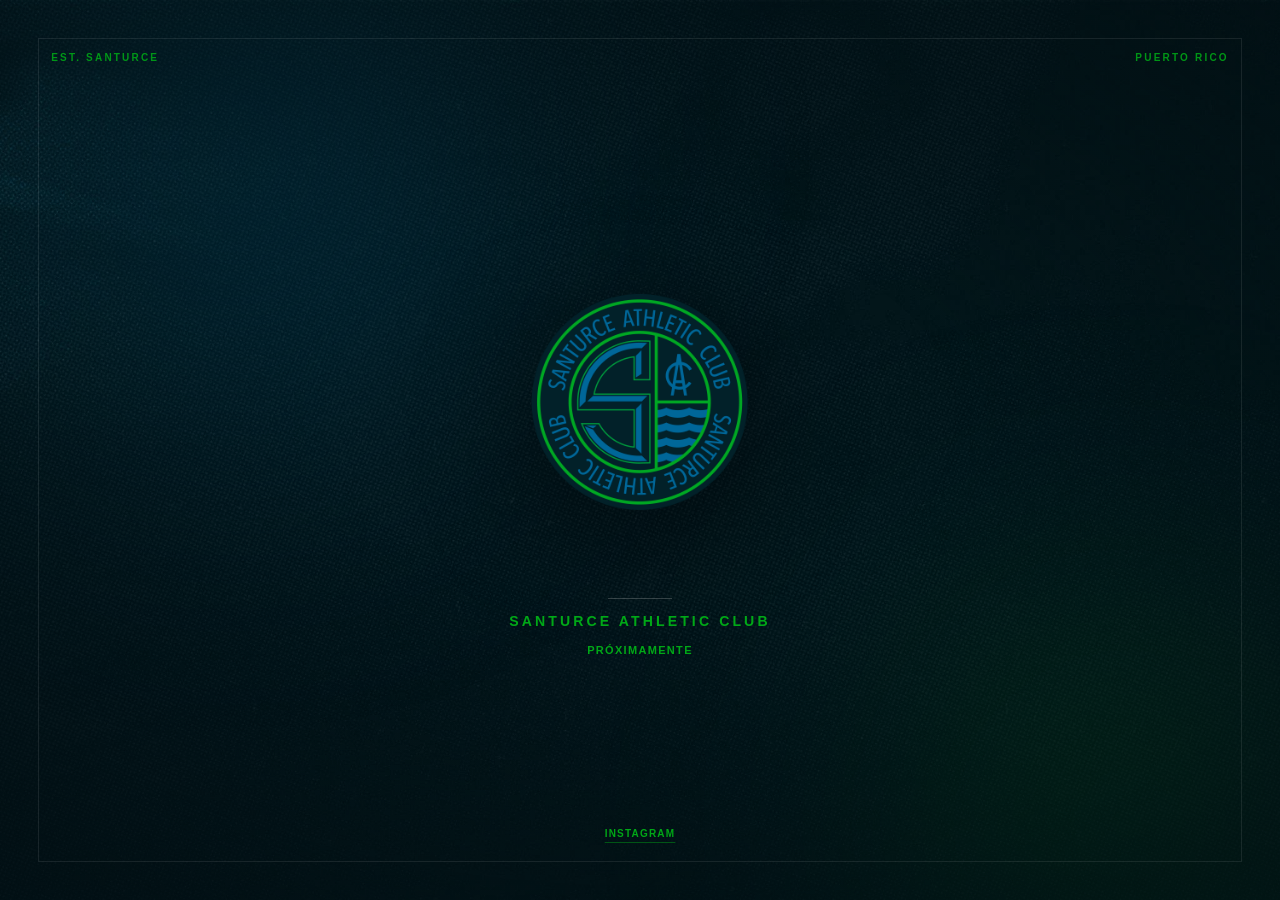
==== commit 850df326: "Update index.html" ====
--- a/index.html
+++ b/index.html
@@ -56,10 +56,12 @@
 .foot a{color:inherit;transition:color .2s ease;display:inline-flex;align-items:center;min-height:44px;padding:0 20px;margin:0 -20px}
 .foot a:hover{color:var(--sac-paper)}
 .foot a{text-underline-offset:5px;text-decoration:underline;text-decoration-thickness:1px;text-decoration-color:rgba(0,168,23,.45)}
-@media (prefers-reduced-motion:reduce){.glow,.center,.crest,.rule,.wordmark,.tagline,.frame,.corner,.foot,.grid,.veil{animation:none}.rule{width:64px}.crest-wrap{transform:none!important}}
+@media (prefers-reduced-motion:reduce){.glow,.center,.crest,.rule,.wordmark,.tagline,.frame,.corner,.foot,.veil{animation:none}.stage::before{animation:none}.rule{width:64px}.crest-wrap{transform:none!important}}
 @media (max-width:768px){
-.stage::before{background:radial-gradient(140% 80% at 50% 6%,#0b3a45 0%,#06272e 48%,#04191e 100%)}
-.glow{filter:blur(64px)}
+/* Portrait crops a 16:9 field hard — bias the crop toward the light in the upper left */
+.stage::before{background:#04161b url("landing-field.jpg") 28% 34%/cover no-repeat}
+.glow{filter:blur(64px);opacity:.3}
+.glow.b{opacity:.19}
 .glow.a{width:110vw;height:110vw;left:-30vw;top:-34vw}
 .glow.b{width:100vw;height:100vw;right:-32vw;bottom:-30vw}
 @keyframes driftA{0%{transform:translate3d(0,0,0) scale(1)}50%{transform:translate3d(7vw,3vh,0) scale(1.06)}100%{transform:translate3d(3vw,7vh,0) scale(1.02)}}
--- a/styles.css
+++ b/styles.css
@@ -1,12 +1,13 @@
-/* tokens/fonts.css */
 /* SANTURCE ATHLETIC CLUB — WEBFONTS
-   The club's production typeface has not been supplied yet. Until the real
-   font binaries arrive, the system loads Archivo (Google Fonts) as a
-   stand-in for the tight bold grotesque used on the official palette sheet
-   and crest lettering. See readme.md > Typography for the substitution note.
-   When real files land: drop them in assets/fonts/ and replace the @import
-   below with @font-face rules pointing at them. */
-@import url("https://fonts.googleapis.com/css2?family=Archivo:ital,wght@0,400;0,500;0,600;0,700;0,800;1,400&display=swap");
+   Production typeface: Avenir Next Condensed. Supplied by the client as a
+   TrueType collection (.ttc); the five weights in use were extracted to
+   standalone .ttf files in assets/fonts/ so browsers can load them.
+   400 Regular / 500 Medium / 600 Demi Bold / 700 Bold / 800 Heavy. */
+@font-face{font-family:"Avenir Next Condensed";font-style:normal;font-weight:400;font-display:swap;src:url("fonts/AvenirNextCondensed-Regular.ttf") format("truetype")}
+@font-face{font-family:"Avenir Next Condensed";font-style:normal;font-weight:500;font-display:swap;src:url("fonts/AvenirNextCondensed-Medium.ttf") format("truetype")}
+@font-face{font-family:"Avenir Next Condensed";font-style:normal;font-weight:600;font-display:swap;src:url("fonts/AvenirNextCondensed-DemiBold.ttf") format("truetype")}
+@font-face{font-family:"Avenir Next Condensed";font-style:normal;font-weight:700;font-display:swap;src:url("fonts/AvenirNextCondensed-Bold.ttf") format("truetype")}
+@font-face{font-family:"Avenir Next Condensed";font-style:normal;font-weight:800;font-display:swap;src:url("fonts/AvenirNextCondensed-Heavy.ttf") format("truetype")}
 
 /* tokens/colors.css */
 :root{
@@ -69,8 +70,8 @@
 
 /* tokens/typography.css */
 :root{
-  /* Families. --font-core is the workhorse grotesque (currently substituted). */
-  --font-core:"Archivo","Helvetica Neue",Helvetica,Arial,sans-serif;
+  /* Families. --font-core is the workhorse condensed grotesque. */
+  --font-core:"Avenir Next Condensed","Avenir Next",'Helvetica Neue',Helvetica,Arial,sans-serif;
   --font-display:var(--font-core);
   --font-mono:ui-monospace,SFMono-Regular,Menlo,Consolas,monospace;
 
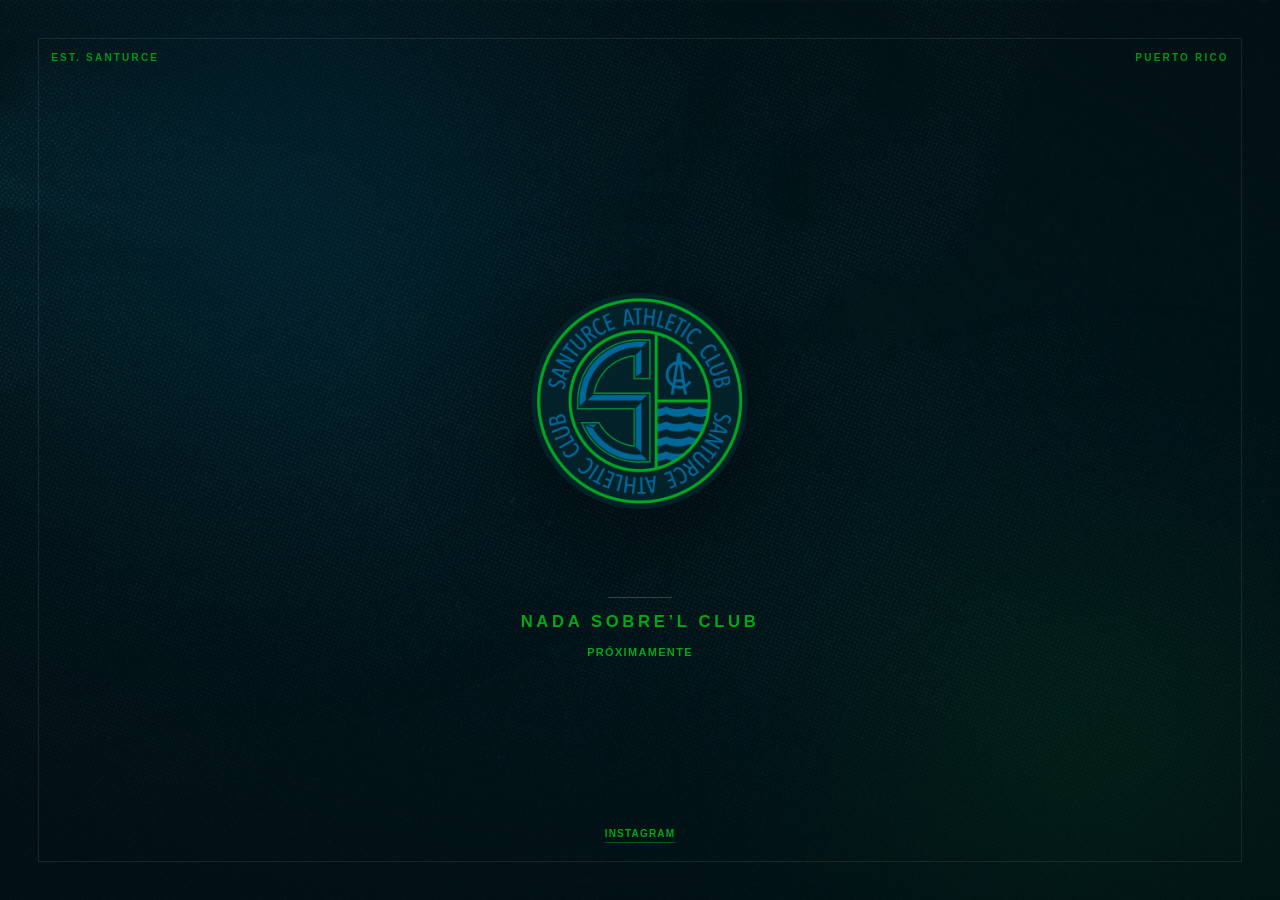
==== commit 0b6c9bf0: "Update wordmark text in index.html" ====
--- a/index.html
+++ b/index.html
@@ -43,7 +43,7 @@
 .rule{width:64px;height:1px;background:var(--line-inverse);animation:ruleIn 1.1s cubic-bezier(.16,1,.3,1) .5s both,ruleGlow 13s var(--ease-standard) 2s infinite}
 @keyframes ruleGlow{0%,100%{opacity:1}50%{opacity:.45}}
 @keyframes ruleIn{from{width:0;opacity:0}to{width:64px;opacity:1}}
-.wordmark{font:var(--weight-bold) clamp(13px,1.1vw,15px)/1.2 var(--font-display);letter-spacing:var(--track-widest);text-transform:uppercase;color:var(--sac-green);animation:rise 1.1s cubic-bezier(.16,1,.3,1) .68s both}
+.wordmark{font:var(--weight-bold) clamp(15px,1.3vw,18px)/1.2 var(--font-display);letter-spacing:var(--track-widest);text-transform:uppercase;color:var(--sac-green);animation:rise 1.1s cubic-bezier(.16,1,.3,1) .68s both}
 .tagline{font:var(--type-eyebrow);font-size:11px;letter-spacing:var(--track-wider);text-transform:uppercase;color:var(--sac-green);animation:rise 1.1s cubic-bezier(.16,1,.3,1) .84s both,fadePulse 8s var(--ease-standard) 2.2s infinite}
 @keyframes fadePulse{0%,100%{opacity:1}50%{opacity:.62}}
 /* Corner marks — fixed frame, per the brand's rule-and-margin layout */
@@ -76,7 +76,7 @@
 .corner{top:30px;font-size:9px;letter-spacing:.14em}
 .corner.l{left:30px}
 .corner.r{right:30px}
-.wordmark{font-size:12px;letter-spacing:.2em;max-width:20ch;line-height:1.45}
+.wordmark{font-size:14px;letter-spacing:.17em;white-space:nowrap;line-height:1.2}
 .tagline{font-size:10px}
 }
 @media (max-width:768px) and (orientation:landscape){.crest{width:min(30vw,190px)}.center{gap:16px}.corner{display:none}}
@@ -94,7 +94,7 @@
 <div class="crest-wrap"><img class="crest" src="crest-full-color.png" alt="Santurce Athletic Club"></div>
 <div class="meta">
 <span class="rule"></span>
-<span class="wordmark">Santurce Athletic Club</span>
+<span class="wordmark">Nada Sobre’l Club</span>
 <span class="tagline">Próximamente</span>
 </div>
 </div>
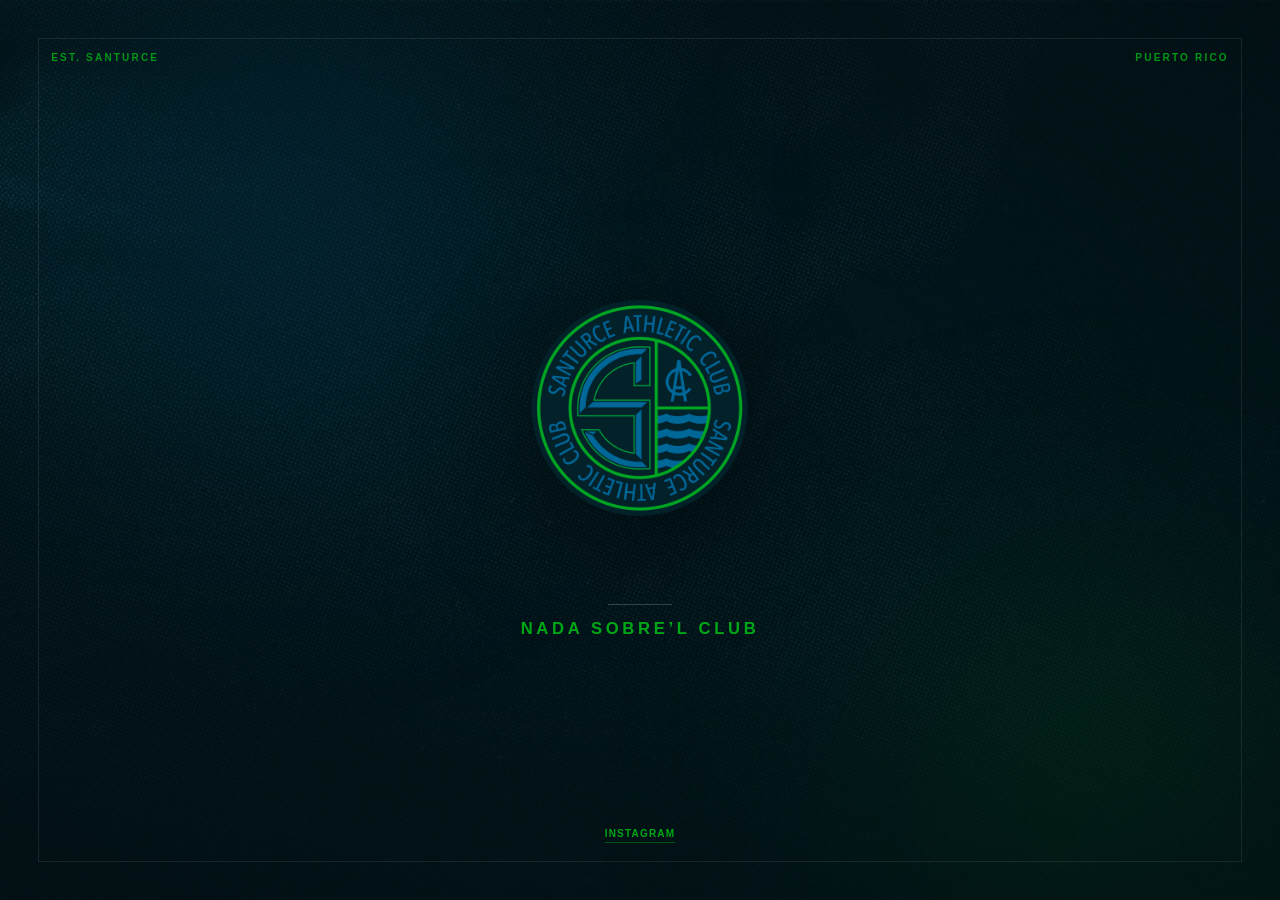
==== commit 6789b5a4: "Remove tagline from index.html Removed the tagline text from the meta section." ====
--- a/index.html
+++ b/index.html
@@ -95,7 +95,7 @@
 <div class="meta">
 <span class="rule"></span>
 <span class="wordmark">Nada Sobre’l Club</span>
-<span class="tagline">Próximamente</span>
+<span class="tagline"></span>
 </div>
 </div>
 <nav class="foot">
